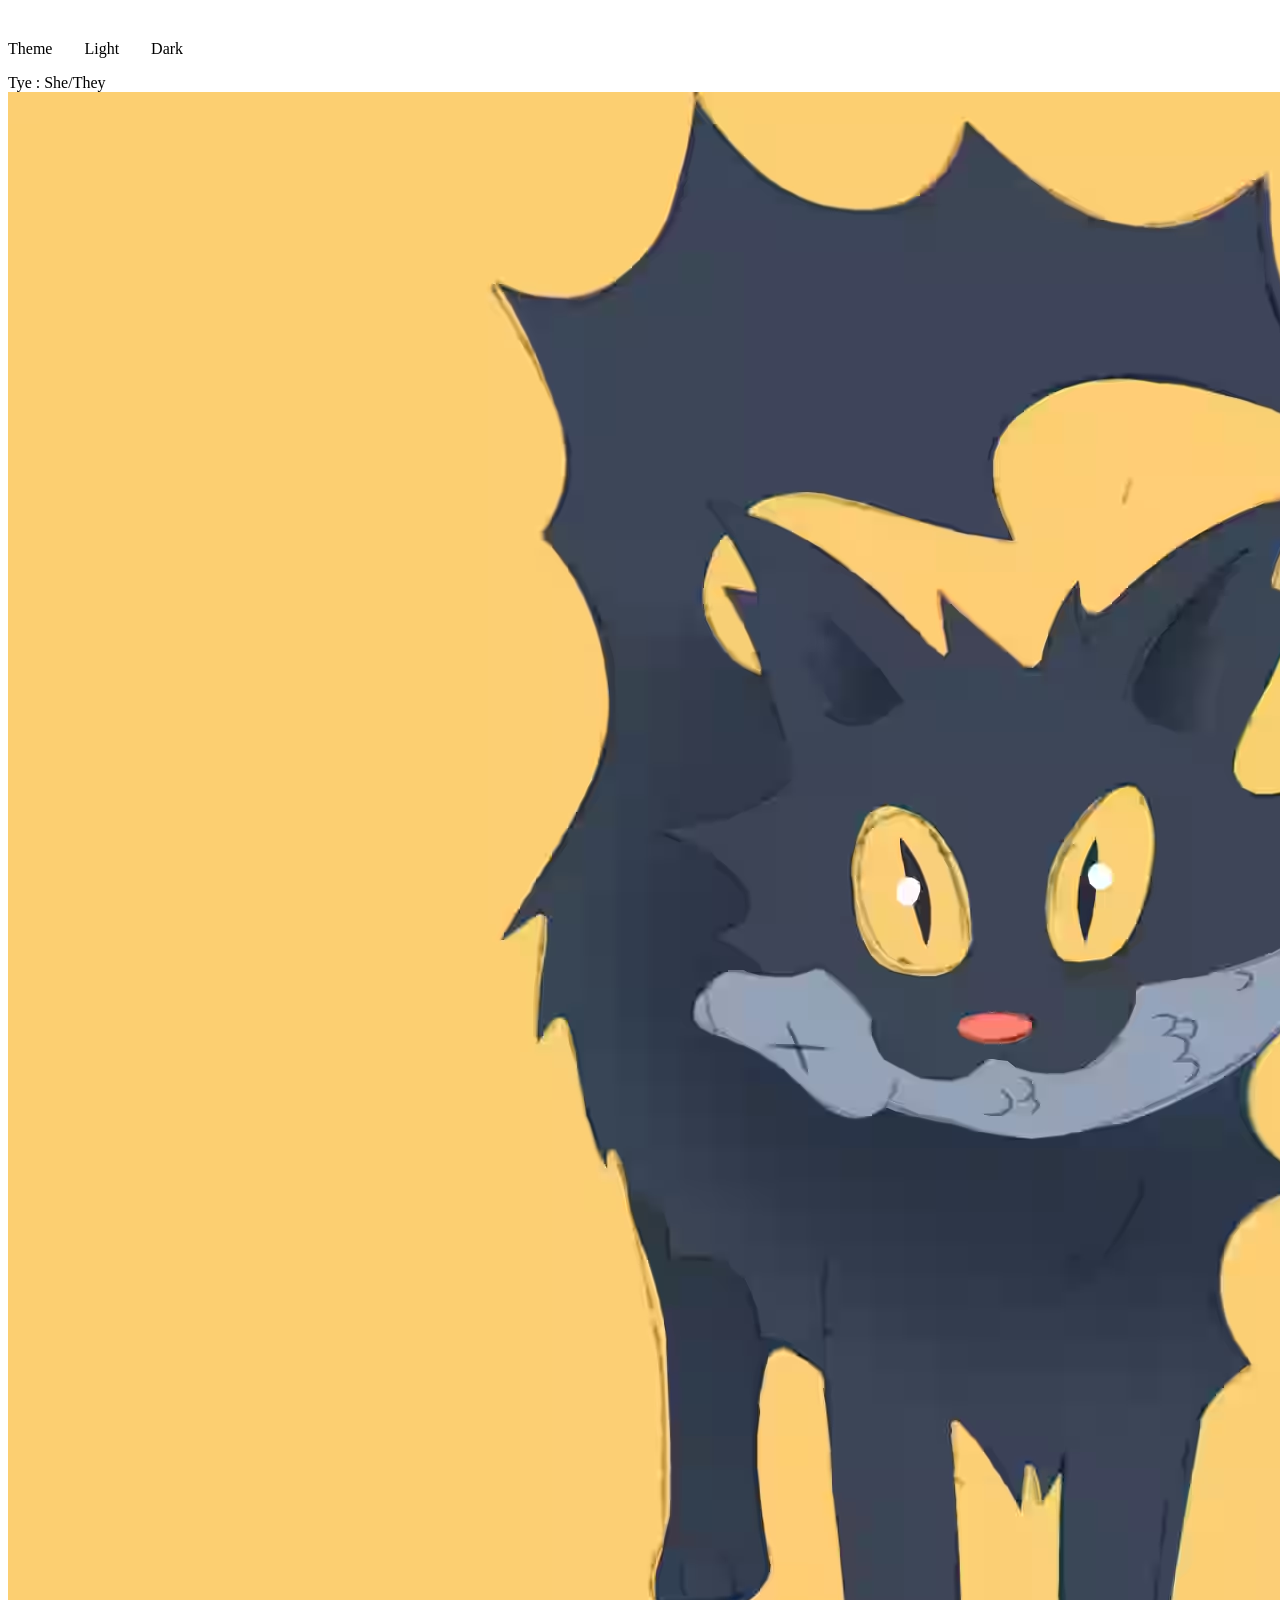
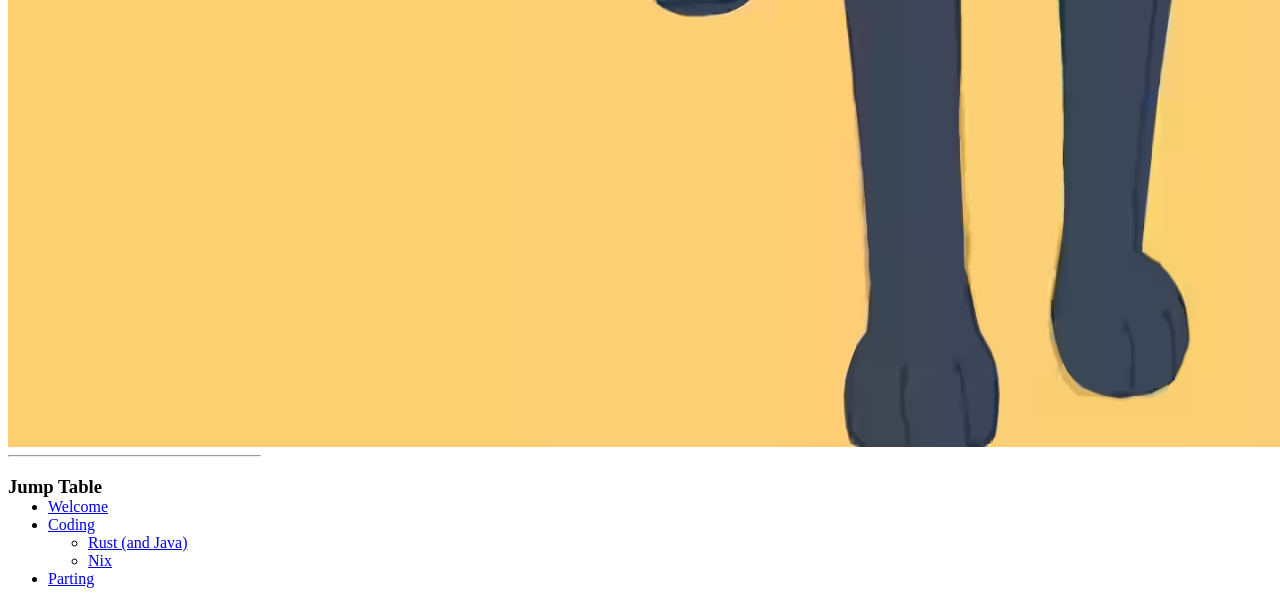
==== src/index.html @ a88b92fc "Inital commit" ====
<!DOCTYPE html>
<html lang="en">
  <head>
    <meta charset="UTF-8">
    <title>Tye's home</title>
    <meta name="viewport" content="width=device-width,initial-scale=1">
    <link rel="stylesheet" href="terminal.min.css">
    <link rel="stylesheet" href="style.css">
  </head>
  <body>
    <div class="topbar container">
      <p class="terminal-prompt" style="padding-left: 0em;">Theme</p>
      <p onclick="set_light()">Light</p>
      <p onclick="set_dark()">Dark</p>
    </div>
    <div class="container">
      <div class="components components-grid">
        <div>
          <aside>
            <div class="terminal-card">
              <header>Tye : She/They</header>
              <div>
                <picture>
                  <source class="pfp" srcset="images/pfp.avif" type="image/avif">
                  <img class="pfp" src="images/pfp.jpg" alt="Drawing of a cat holding a fish">
                </picture>
              </div>
            </div>
            <hr>
            <nav>
              <h3 style="margin-bottom: 0;">Jump Table</h3>
              <ul style="margin-top: 0;">
                <li><a href="#welcome">Welcome</a></li>
                <li><a href="#codings">Coding</a>
                  <ul>
                    <li><a href="#rust_n_java">Rust (and Java)</a></li>
                    <li><a href="#nix">Nix</a></li>
                  </ul></li>
                <li><a href="#parting">Parting</a></li>
              </ul>
            </nav>
          </aside>
        </div>
        <main>
          <h1 id="welcome" style="padding-top: 0;">Welcome Traveler!</h1>
          <p>
            Heyo, i'm tye, it's nice to meet you. Well
            <i>kinda</i>
            meeting, since i'm just text on a website. Hmm... Would this count as "time-travel"? Since these words are from a me in the past, so you're reading the thoughts that i've tip tapped onto the computer from some time in the not so distant past.
          </p>
          <p>
            Anyway, back to the point (if there even is one). I hope you enjoy my website and perhaps even reading a bit about me and the things that i do!
          </p>
          <hr>
          <h2 id="codings">Codings</h2>
          <p>
            Messing around with computers (also known as coding) is what i
            <s>love</s>
            <s>enjoy</s>
            tolerate? I'm joking, it's my favorite thing! I have been coding since i figured out how to install
            <a href="https://www.python.org/">Python</a>
            back when i was but a child and have never looked back. Over my years of staring at the computer screen, i have sank hours upon hours into Python and
            <a href="https://dev.java/learn/">Java</a>, but the two languages that i enjoy fighting with/programming in the most are
            <a href="https://www.rust-lang.org/">Rust</a>
            and
            <a href="https://nixos.org/">Nix</a>, both of which i adore for different reasons.
          </p>
          <h3 id="rust_n_java">Rust (and Java)</h3>
          <p>
            Rust, is there anything new for me to say about it? I'm not really sure, as i will just end up echoing about the memory safety and performance as everyone else does. However, i can add my own tidbit to the table.
          </p>
          <p>
            Before discovering rust, and yes i will say discover, i primarily used Java. Java has its quirks and odd moments, as all languages do, but the parts that annoyed me the most about Java is the fact the null exists and that runtime errors do not have to be declared in the function signature.
            The former is a nightmare when trying to work with data that is returned from any functions that do not mention that they might return null. The latter annoys me when i'm trying to find out how and where code can fail, so i can handle it gracefully.
          </p>
          <p>
            Rust's answer to null is just removing it, null does not exist in Rust. A choice for which i am grateful, as i do not have to deal with "The Billion Dollar Mistake" that null has been labeled.
            For errors, Rust handles them beautifully, integerating them into the type system. Alas,
            <code>panic!()</code>
            does exist in Rust, but some errors are much too tedious to be dealt with constantly (looking at you out of memory errors).
          </p>
          <p>
            At the end of the day, Java is still a language that i spent a lot of time in and that i still hold fondly. Maybe one day i will pick it up again when it is the best solution to a problem that i am facing.
          </p>
          <h3 id="nix">Nix</h3>
          <p>
            I'm quite sure that Nix is far less popular than Rust, which is admittedly deserved, as Nix still has not quite reached the stage where it is "easy" to pick up (mainly due to the documentation). However, it is easy for me to look past this for the most important thing it provides:
            <strong>Reproducibility</strong>.
          </p>
          <p>
            Being able to fully recreate any environment and configuration on any machine at any time is a form of a super power. Similar to
            <a href="https://www.docker.com/">Docker</a>
            it prevents the whole "it works on my machine!" issue that so commonly comes up by defining the entire environment so it can be recreated. This is one of the primary reasons why Nixpkgs has the largest and most up to date collection of packages out of any package manager, which is also a big reason why i stick with Nix. The ability to see software and temporarily download it, just to mess around, and then having it be cleaned up after is so freeing. I love it.
          </p>
          <p>
            Going back to the
            <strong>Reproducibility</strong>, Nix has convinced my brain that it is working spending time on configuring tools such as Git and
            <a href="https://helix-editor.com/">Helix</a>
            (my IDE) to my exact liking is worth it, because the settings are stored centerally in one placed and shared across all of my devices. It takes time to get everything set up the way i like it, but now that i have i'm always able to work how i want, without ever having to worry about trying to synchronise all of my settings (or trying to remember that one obscure setting that i changed years ago and is essential).
          </p>
          <hr>
          <h1 id="parting">Partings Traveler</h1>
          <p>
            I have enjoyed having you around, stay safe out there on the interwebs!
          </p>
          <br>
        </main>
      </div>
    </div>
    <script src="code.js"></script>
  </body>
</html>
---- src/terminal.min.css ----
:root{--global-font-size:15px;--global-line-height:1.4em;--global-space:10px;--font-stack:"Menlo", "Monaco", "Lucida Console", "Liberation Mono", "DejaVu Sans Mono", "Bitstream Vera Sans Mono", "Courier New", serif;--mono-font-stack:"Menlo", "Monaco", "Lucida Console", "Liberation Mono", "DejaVu Sans Mono", "Bitstream Vera Sans Mono", "Courier New", serif;--background-color:#fff;--page-width:60em;--font-color:#151515;--invert-font-color:#fff;--primary-color:#1a95e0;--secondary-color:#727578;--error-color:#d20962;--progress-bar-background:#727578;--progress-bar-fill:#151515;--code-bg-color:#e8eff2;--input-style:solid;--display-h1-decoration:none;--block-background-color:var(--background-color)}*{box-sizing:border-box;text-rendering:geometricprecision}*::selection{background:var(--primary-color);color:var(--invert-font-color)}body{font-size:var(--global-font-size);color:var(--font-color);line-height:var(--global-line-height);margin:0;font-family:var(--font-stack);word-wrap:break-word;background-color:var(--background-color)}h1,h2,h3,h4,h5,h6,.logo{line-height:var(--global-line-height)}a{cursor:pointer;color:var(--primary-color);text-decoration:none}a:hover{background-color:var(--primary-color);color:var(--invert-font-color)}em{font-size:var(--global-font-size);font-style:italic;font-family:var(--font-stack);color:var(--font-color)}blockquote,code,em,strong{line-height:var(--global-line-height)}blockquote,code,footer,h1,h2,h3,h4,h5,h6,header,li,ol,p,section,ul,.logo{float:none;margin:0;padding:0}blockquote,h1,ol,p,ul,.logo{margin-top:calc(var(--global-space) * 2);margin-bottom:calc(var(--global-space) * 2)}h1,.logo{position:relative;display:inline-block;display:table-cell;padding:calc(var(--global-space) * 2)0;margin:0;overflow:hidden;font-weight:600}h1::after{content:"====================================================================================================";position:absolute;bottom:5px;left:0;display:var(--display-h1-decoration)}h1+*,.logo+*{margin-top:0}h2,h3,h4,h5,h6{position:relative;margin-bottom:var(--global-line-height);font-weight:600}blockquote{position:relative;padding-left:calc(var(--global-space) * 2);padding-left:2ch;overflow:hidden}blockquote::after{content:">\A>\A>\A>\A>\A>\A>\A>\A>\A>\A>\A>\A>\A>\A>\A>\A>\A>\A>\A>\A>\A>\A>\A>\A>\A>\A>\A>\A>\A>\A>\A>\A>\A>\A>\A>\A>\A>\A>\A>\A>\A>\A>\A>\A>\A>\A>\A>\A>\A>\A>\A>\A>\A>\A>\A>\A>\A>\A>\A>\A>\A>\A>\A>\A>\A>\A>\A>\A>\A>\A>\A>\A>\A>\A>\A>\A>\A>\A>\A>\A>\A>\A>\A>\A>\A>\A>\A>\A>\A>\A>\A>\A>\A>\A>\A>\A>\A>\A>\A>";white-space:pre;position:absolute;top:0;left:0;line-height:var(--global-line-height);color:#9ca2ab}code{font-weight:inherit;background-color:var(--code-bg-color);font-family:var(--mono-font-stack)}code::after,code::before{content:"`";display:inline}pre code::after,pre code::before{content:""}pre{display:block;word-break:break-all;word-wrap:break-word;color:var(--secondary-color);background-color:var(--block-background-color);border:1px solid var(--secondary-color);padding:var(--global-space);white-space:pre-wrap;white-space:-moz-pre-wrap;white-space:-o-pre-wrap}pre code{overflow-x:scroll;padding:0;margin:0;display:inline-block;min-width:100%;font-family:var(--mono-font-stack);background-color:var(--block-background-color)}.terminal blockquote,.terminal h1,.terminal h2,.terminal h3,.terminal h4,.terminal h5,.terminal h6,.terminal strong,.terminal .logo{font-size:var(--global-font-size);font-style:normal;font-family:var(--font-stack);color:var(--font-color)}.terminal code{font-size:var(--global-font-size);font-style:normal;color:var(--font-color)}.terminal-prompt{position:relative;white-space:nowrap}.terminal-prompt::before{content:"> "}.terminal-prompt::after{content:"";animation:cursor 800ms infinite;background:var(--primary-color);border-radius:0;display:inline-block;height:1em;margin-left:.2em;width:3px;bottom:-2px;position:relative}@keyframes cursor{0%{opacity:0}50%{opacity:1}100%{opacity:0}}@keyframes cursor{0%{opacity:0}50%{opacity:1}100%{opacity:0}}li,li>ul>li{position:relative;display:block;padding-left:calc(var(--global-space) * 2)}nav>ul>li{padding-left:0}li::after{position:absolute;top:0;left:0}ul>li::after{content:"-"}nav ul>li::after{content:""}ol li::before{content:counters(item,".")". ";counter-increment:item}ol ol li::before{content:counters(item,".")" ";counter-increment:item}.terminal-menu li::after,.terminal-menu li::before{display:none}ol{counter-reset:item}ol li:nth-child(n+10)::after{left:-7px}ol ol{margin-top:0;margin-bottom:0}.terminal-menu{width:100%}.terminal-nav{display:flex;flex-direction:column;align-items:flex-start}ul ul{margin-top:0;margin-bottom:0}.terminal-menu ul{list-style-type:none;padding:0!important;display:flex;flex-direction:column;width:100%;flex-grow:1;font-size:var(--global-font-size);margin-top:0}.terminal-menu li{display:flex;margin:0 0 .5em;padding:0}ol.terminal-toc li{border-bottom:1px dotted var(--secondary-color);padding:0;margin-bottom:15px}.terminal-menu li:last-child{margin-bottom:0}ol.terminal-toc li a{margin:4px 4px 4px 0;background:var(--background-color);position:relative;top:6px;text-align:left;padding-right:4px}.terminal-menu li a:not(.btn){text-decoration:none;display:block;width:100%;border:none;color:var(--secondary-color)}.terminal-menu li a.active{color:var(--font-color)}.terminal-menu li a:hover{background:0 0;color:inherit}ol.terminal-toc li::before{content:counters(item,".")". ";counter-increment:item;position:absolute;right:0;background:var(--background-color);padding:4px 0 4px 4px;bottom:-8px}ol.terminal-toc li a:hover{background:var(--primary-color);color:var(--invert-font-color)}hr{position:relative;overflow:hidden;margin:calc(var(--global-space) * 4)0;border:0;border-bottom:1px dashed var(--secondary-color)}p{margin:0 0 var(--global-line-height);color:var(--font-color)}.container{max-width:var(--page-width)}.container,.container-fluid{margin:0 auto;padding:0 calc(var(--global-space) * 2)}img{width:100%}.progress-bar{height:8px;background-color:var(--progress-bar-background);margin:12px 0}.progress-bar.progress-bar-show-percent{margin-top:38px}.progress-bar-filled{background-color:var(--progress-bar-fill);height:100%;transition:width .3s ease;position:relative;width:0}.progress-bar-filled::before{content:"";border:6px solid transparent;border-top-color:var(--progress-bar-fill);position:absolute;top:-12px;right:-6px}.progress-bar-filled::after{color:var(--progress-bar-fill);content:attr(data-filled);display:block;font-size:12px;white-space:nowrap;position:absolute;border:6px solid transparent;top:-38px;right:0;transform:translateX(50%)}.progress-bar-no-arrow>.progress-bar-filled::before,.progress-bar-no-arrow>.progress-bar-filled::after{content:"";display:none;visibility:hidden;opacity:0}table{width:100%;border-collapse:collapse;margin:var(--global-line-height)0;color:var(--font-color);font-size:var(--global-font-size)}table td,table th{vertical-align:top;border:1px solid var(--font-color);line-height:var(--global-line-height);padding:calc(var(--global-space)/2);font-size:1em}table thead th{font-size:1em}table tfoot tr th{font-weight:500}table caption{font-size:1em;margin:0 0 1em}table tbody td:first-child{font-weight:700;color:var(--secondary-color)}.form{width:100%}fieldset{border:1px solid var(--font-color);padding:1em}label{font-size:1em;color:var(--font-color)}input[type=email],input[type=text],input[type=number],input[type=password],input[type=search]{border:1px var(--input-style)var(--font-color);width:100%;padding:.7em .5em;font-size:1em;font-family:var(--font-stack);appearance:none;border-radius:0}input[type=email]:active,input[type=text]:active,input[type=number]:active,input[type=password]:active,input[type=search]:active,input[type=email]:focus,input[type=text]:focus,input[type=number]:focus,input[type=password]:focus,input[type=search]:focus{outline:none;appearance:none;border:1px solid var(--font-color)}input[type=text]:not(:placeholder-shown):invalid,input[type=email]:not(:placeholder-shown):invalid,input[type=password]:not(:placeholder-shown):invalid,input[type=search]:not(:placeholder-shown):invalid,input[type=number]:not(:placeholder-shown):invalid{border-color:var(--error-color)}input,textarea{color:var(--font-color);background-color:var(--background-color)}input::placeholder,textarea::placeholder{color:var(--secondary-color)!important;opacity:1}textarea{height:auto;width:100%;resize:none;border:1px var(--input-style)var(--font-color);padding:.5em;font-size:1em;font-family:var(--font-stack);appearance:none;border-radius:0}textarea:focus{outline:none;appearance:none;border:1px solid var(--font-color)}textarea:not(:placeholder-shown):invalid{border-color:var(--error-color)}input:-webkit-autofill,input:-webkit-autofill:hover,input:-webkit-autofill:focus textarea:-webkit-autofill,textarea:-webkit-autofill:hover textarea:-webkit-autofill:focus,select:-webkit-autofill,select:-webkit-autofill:hover,select:-webkit-autofill:focus{border:1px solid var(--font-color);-webkit-text-fill-color:var(--font-color);box-shadow:0 0 0 1e3px var(--invert-font-color)inset;transition:background-color 5e3s ease-in-out 0s}.form-group{margin-bottom:var(--global-line-height);overflow:auto}.btn{border-style:solid;border-width:1px;display:inline-flex;-ms-flex-align:center;align-items:center;-ms-flex-pack:center;justify-content:center;cursor:pointer;outline:none;padding:.65em 2em;font-size:1em;font-family:inherit;user-select:none;position:relative;z-index:1}.btn:active{box-shadow:none}.btn.btn-ghost{border-color:var(--font-color);color:var(--font-color);background-color:initial}.btn.btn-ghost:focus,.btn.btn-ghost:hover{border-color:var(--tertiary-color);color:var(--tertiary-color);z-index:2}.btn.btn-ghost:hover{background-color:initial}.btn-block{width:100%;display:flex}.btn-default{background-color:var(--font-color);border-color:var(--invert-font-color);color:var(--invert-font-color)}.btn-default:hover,.btn-default:focus:not(.btn-ghost){background-color:var(--secondary-color);color:var(--invert-font-color)}.btn-default.btn-ghost:focus,.btn-default.btn-ghost:hover{border-color:var(--secondary-color);color:var(--secondary-color);z-index:2}.btn-error{color:var(--invert-font-color);background-color:var(--error-color);border:1px solid var(--error-color)}.btn-error:hover,.btn-error:focus:not(.btn-ghost){background-color:var(--error-color);border-color:var(--error-color)}.btn-error.btn-ghost{border-color:var(--error-color);color:var(--error-color)}.btn-error.btn-ghost:focus,.btn-error.btn-ghost:hover{border-color:var(--error-color);color:var(--error-color);z-index:2}.btn-primary{color:var(--invert-font-color);background-color:var(--primary-color);border:1px solid var(--primary-color)}.btn-primary:hover,.btn-primary:focus:not(.btn-ghost){background-color:var(--primary-color);border-color:var(--primary-color)}.btn-primary.btn-ghost{border-color:var(--primary-color);color:var(--primary-color)}.btn-primary.btn-ghost:focus,.btn-primary.btn-ghost:hover{border-color:var(--primary-color);color:var(--primary-color);z-index:2}.btn-small{padding:.5em 1.3em!important;font-size:.9em!important}.btn-group{overflow:auto}.btn-group .btn{float:left}.btn-group .btn-ghost:not(:first-child){margin-left:-1px}.terminal-card{border:1px solid var(--secondary-color)}.terminal-card>header{color:var(--invert-font-color);text-align:center;background-color:var(--secondary-color);padding:.5em 0}.terminal-card>div:first-of-type{padding:var(--global-space)}.terminal-timeline{position:relative;padding-left:70px}.terminal-timeline::before{content:' ';background:var(--secondary-color);display:inline-block;position:absolute;left:35px;width:2px;height:100%;z-index:400}.terminal-timeline .terminal-card{margin-bottom:25px}.terminal-timeline .terminal-card::before{content:' ';background:var(--invert-font-color);border:2px solid var(--secondary-color);display:inline-block;position:absolute;margin-top:25px;left:26px;width:15px;height:15px;z-index:400}.terminal-alert{color:var(--font-color);padding:1em;border:1px solid var(--font-color);margin-bottom:var(--global-space)}.terminal-alert-error{color:var(--error-color);border-color:var(--error-color)}.terminal-alert-primary{color:var(--primary-color);border-color:var(--primary-color)}@media screen and (width <= 960px){label{display:block;width:100%}pre::-webkit-scrollbar{height:3px}}@media screen and (width <= 480px){form{width:100%}}@media only screen and (width >= 30em){.terminal-nav{flex-direction:row;align-items:center}.terminal-menu ul{flex-direction:row;place-items:center flex-end;justify-content:flex-end;margin-top:calc(var(--global-space) * 2)}.terminal-menu li{margin:0;margin-right:2em}.terminal-menu li:last-child{margin-right:0}}.terminal-media:not(:last-child){margin-bottom:1.25rem}.terminal-media-left{padding-right:var(--global-space)}.terminal-media-left,.terminal-media-right{display:table-cell;vertical-align:top}.terminal-media-right{padding-left:var(--global-space)}.terminal-media-body{display:table-cell;vertical-align:top}.terminal-media-heading{font-size:1em;font-weight:700}.terminal-media-content{margin-top:.3rem}.terminal-placeholder{background-color:var(--secondary-color);text-align:center;color:var(--font-color);font-size:1rem;border:1px solid var(--secondary-color)}figure>img{padding:0}.terminal-avatarholder{width:calc(var(--global-space) * 5);height:calc(var(--global-space) * 5)}.terminal-avatarholder img{padding:0}figure{margin:0}figure>figcaption{color:var(--secondary-color);text-align:center}.hljs{display:block;overflow-x:auto;padding:.5em;background:var(--block-background-color);color:var(--font-color)}.hljs-comment,.hljs-quote{color:var(--secondary-color)}.hljs-variable{color:var(--font-color)}.hljs-keyword,.hljs-selector-tag,.hljs-built_in,.hljs-name,.hljs-tag{color:var(--primary-color)}.hljs-string,.hljs-title,.hljs-section,.hljs-attribute,.hljs-literal,.hljs-template-tag,.hljs-template-variable,.hljs-type,.hljs-addition{color:var(--secondary-color)}.hljs-string{color:var(--secondary-color)}.hljs-deletion,.hljs-selector-attr,.hljs-selector-pseudo,.hljs-meta{color:var(--primary-color)}.hljs-doctag{color:var(--secondary-color)}.hljs-attr{color:var(--primary-color)}.hljs-symbol,.hljs-bullet,.hljs-link{color:var(--primary-color)}.hljs-emphasis{font-style:italic}.hljs-strong{font-weight:700}
---- src/style.css ----
:root {
  --global-font-size: 15px;
  --global-line-height: 1.4em;
  --global-space: 10px;
  --font-stack: Menlo, Monaco, Lucida Console, Liberation Mono,
    DejaVu Sans Mono, Bitstream Vera Sans Mono, Courier New, monospace,
    serif;
  --mono-font-stack: Menlo, Monaco, Lucida Console, Liberation Mono,
    DejaVu Sans Mono, Bitstream Vera Sans Mono, Courier New, monospace,
    serif;
  --background-color: #222225;
  --page-width: 60em;
  --font-color: #e8e9ed;
  --invert-font-color: #222225;
  --secondary-color: #a3abba;
  --tertiary-color: #a3abba;
  --primary-color: #62c4ff;
  --error-color: #ff3c74;
  --progress-bar-background: #3f3f44;
  --progress-bar-fill: #62c4ff;
  --code-bg-color: #3f3f44;
  --input-style: solid;
  --display-h1-decoration: none;
}

.topbar {
  display: flex;
  padding-top: 1em;
}

.topbar p {
  padding-left: 1em;
  padding-right: 1em;
}

.components-grid {
  display: grid;
  grid-template-columns: 20% 80%;
  grid-column-gap: 1.4em;
}

.components-grid aside {
  position: sticky;
  top: calc(var(--global-space) * 2);
}

.pfp {
  display: block;
}

a {
  text-decoration: underline
}
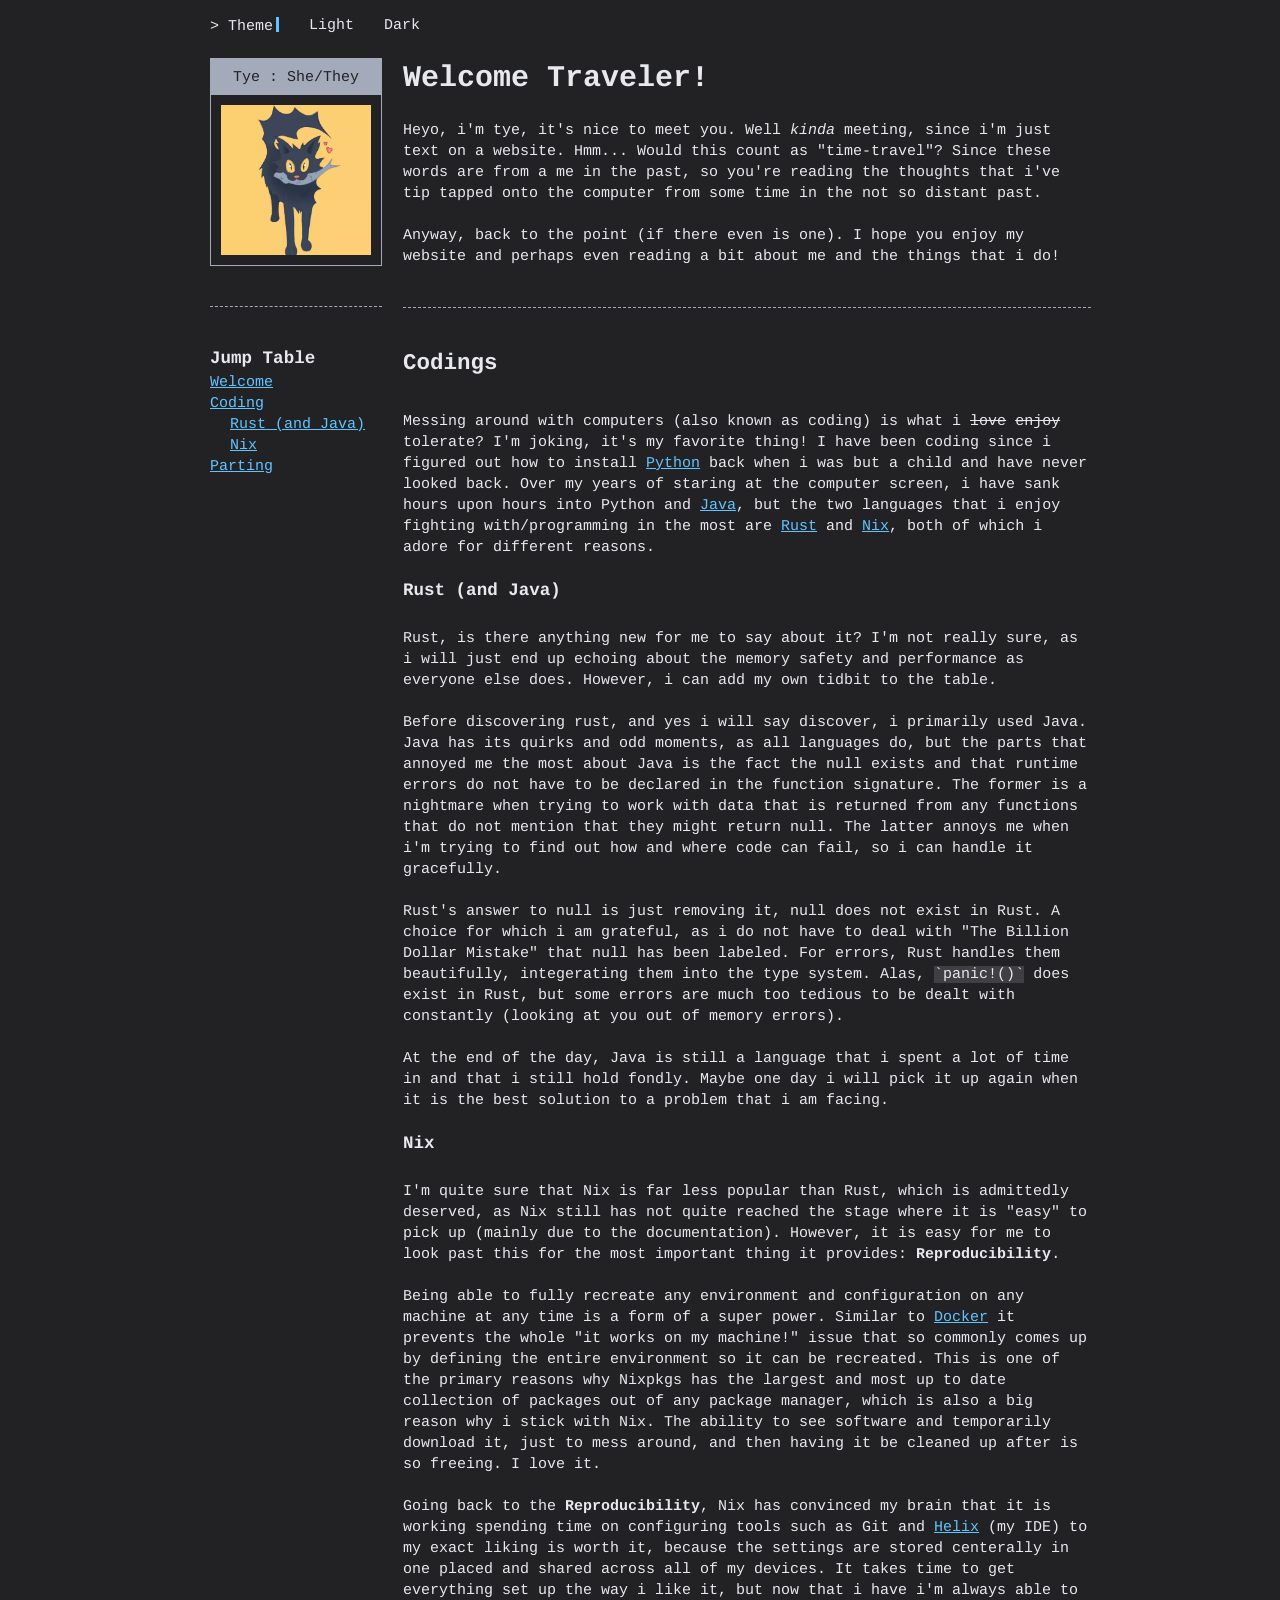
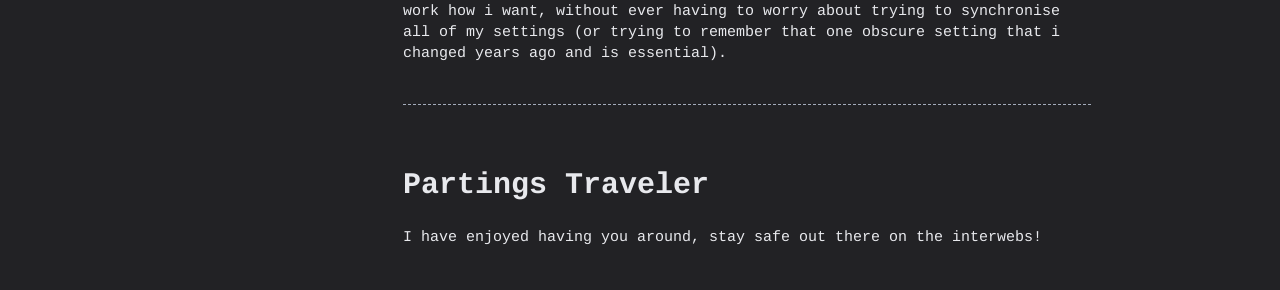
==== commit 0c3c1623: "Added script to minify source before output" ====
--- a/src/index.html
+++ b/src/index.html
@@ -4,7 +4,7 @@
     <meta charset="UTF-8">
     <title>Tye's home</title>
     <meta name="viewport" content="width=device-width,initial-scale=1">
-    <link rel="stylesheet" href="terminal.min.css">
+    <link rel="stylesheet" href="terminal.css">
     <link rel="stylesheet" href="style.css">
   </head>
   <body>
--- a/src/terminal.css
+++ b/src/terminal.css
@@ -0,0 +1,1032 @@
+:root {
+  --global-font-size: 15px;
+  --global-line-height: 1.4em;
+  --global-space: 10px;
+  --font-stack: "Menlo", "Monaco", "Lucida Console", "Liberation Mono", "DejaVu Sans Mono", "Bitstream Vera Sans Mono", "Courier New", serif;
+  --mono-font-stack: "Menlo", "Monaco", "Lucida Console", "Liberation Mono", "DejaVu Sans Mono", "Bitstream Vera Sans Mono", "Courier New", serif;
+  --background-color: #fff;
+  --page-width: 60em;
+  --font-color: #151515;
+  --invert-font-color: #fff;
+  --primary-color: #1a95e0;
+  --secondary-color: #727578;
+  --error-color: #d20962;
+  --progress-bar-background: #727578;
+  --progress-bar-fill: #151515;
+  --code-bg-color: #e8eff2;
+  --input-style: solid;
+  --display-h1-decoration: none;
+  --block-background-color: var(--background-color)
+}
+
+* {
+  box-sizing: border-box;
+  text-rendering: geometricprecision
+}
+
+*::selection {
+  background: var(--primary-color);
+  color: var(--invert-font-color)
+}
+
+body {
+  font-size: var(--global-font-size);
+  color: var(--font-color);
+  line-height: var(--global-line-height);
+  margin: 0;
+  font-family: var(--font-stack);
+  word-wrap: break-word;
+  background-color: var(--background-color)
+}
+
+h1,
+h2,
+h3,
+h4,
+h5,
+h6,
+.logo {
+  line-height: var(--global-line-height)
+}
+
+a {
+  cursor: pointer;
+  color: var(--primary-color);
+  text-decoration: none
+}
+
+a:hover {
+  background-color: var(--primary-color);
+  color: var(--invert-font-color)
+}
+
+em {
+  font-size: var(--global-font-size);
+  font-style: italic;
+  font-family: var(--font-stack);
+  color: var(--font-color)
+}
+
+blockquote,
+code,
+em,
+strong {
+  line-height: var(--global-line-height)
+}
+
+blockquote,
+code,
+footer,
+h1,
+h2,
+h3,
+h4,
+h5,
+h6,
+header,
+li,
+ol,
+p,
+section,
+ul,
+.logo {
+  float: none;
+  margin: 0;
+  padding: 0
+}
+
+blockquote,
+h1,
+ol,
+p,
+ul,
+.logo {
+  margin-top: calc(var(--global-space) * 2);
+  margin-bottom: calc(var(--global-space) * 2)
+}
+
+h1,
+.logo {
+  position: relative;
+  padding: calc(var(--global-space) * 2)0;
+  margin: 0;
+  overflow: hidden;
+  font-weight: 600
+}
+
+h1::after {
+  content: "====================================================================================================";
+  position: absolute;
+  bottom: 5px;
+  left: 0;
+  display: var(--display-h1-decoration)
+}
+
+h1+*,
+.logo+* {
+  margin-top: 0
+}
+
+h2,
+h3,
+h4,
+h5,
+h6 {
+  position: relative;
+  margin-bottom: var(--global-line-height);
+  font-weight: 600
+}
+
+blockquote {
+  position: relative;
+  padding-left: calc(var(--global-space) * 2);
+  overflow: hidden
+}
+
+blockquote::after {
+  content: ">\A>\A>\A>\A>\A>\A>\A>\A>\A>\A>\A>\A>\A>\A>\A>\A>\A>\A>\A>\A>\A>\A>\A>\A>\A>\A>\A>\A>\A>\A>\A>\A>\A>\A>\A>\A>\A>\A>\A>\A>\A>\A>\A>\A>\A>\A>\A>\A>\A>\A>\A>\A>\A>\A>\A>\A>\A>\A>\A>\A>\A>\A>\A>\A>\A>\A>\A>\A>\A>\A>\A>\A>\A>\A>\A>\A>\A>\A>\A>\A>\A>\A>\A>\A>\A>\A>\A>\A>\A>\A>\A>\A>\A>\A>\A>\A>\A>\A>\A>";
+  white-space: pre;
+  position: absolute;
+  top: 0;
+  left: 0;
+  line-height: var(--global-line-height);
+  color: #9ca2ab
+}
+
+blockquote>*:last-child {
+  margin-bottom: 0
+}
+
+code {
+  font-weight: inherit;
+  background-color: var(--code-bg-color);
+  font-family: var(--mono-font-stack)
+}
+
+code::after,
+code::before {
+  content: "`";
+  display: inline
+}
+
+pre code::after,
+pre code::before {
+  content: ""
+}
+
+pre {
+  display: block;
+  word-break: break-all;
+  word-wrap: break-word;
+  color: var(--secondary-color);
+  background-color: var(--block-background-color);
+  border: 1px solid var(--secondary-color);
+  padding: var(--global-space);
+  white-space: pre-wrap;
+  white-space: -moz-pre-wrap;
+  white-space: -o-pre-wrap
+}
+
+pre code {
+  overflow-x: scroll;
+  padding: 0;
+  margin: 0;
+  display: inline-block;
+  min-width: 100%;
+  font-family: var(--mono-font-stack);
+  background-color: var(--block-background-color)
+}
+
+.terminal blockquote,
+.terminal h1,
+.terminal h2,
+.terminal h3,
+.terminal h4,
+.terminal h5,
+.terminal h6,
+.terminal strong,
+.terminal .logo {
+  font-size: var(--global-font-size);
+  font-style: normal;
+  font-family: var(--font-stack)
+}
+
+.terminal code {
+  font-size: var(--global-font-size);
+  font-style: normal
+}
+
+.terminal-prompt {
+  position: relative;
+  white-space: nowrap
+}
+
+.terminal-prompt::before {
+  content: "> "
+}
+
+.terminal-prompt::after {
+  content: "";
+  animation: cursor 800ms infinite;
+  background: var(--primary-color);
+  border-radius: 0;
+  display: inline-block;
+  height: 1em;
+  margin-left: .2em;
+  width: 3px;
+  bottom: -2px;
+  position: relative
+}
+
+@keyframes cursor {
+  0% {
+    opacity: 0
+  }
+
+  50% {
+    opacity: 1
+  }
+
+  100% {
+    opacity: 0
+  }
+}
+
+@keyframes cursor {
+  0% {
+    opacity: 0
+  }
+
+  50% {
+    opacity: 1
+  }
+
+  100% {
+    opacity: 0
+  }
+}
+
+li,
+li>ul>li {
+  position: relative;
+  display: block;
+  padding-left: calc(var(--global-space) * 2)
+}
+
+nav>ul>li {
+  padding-left: 0
+}
+
+li::after {
+  position: absolute;
+  top: 0;
+  left: 0
+}
+
+ul>li::after {
+  content: "-"
+}
+
+nav ul>li::after {
+  content: ""
+}
+
+ol li::before {
+  content: counters(item, ".")". ";
+  counter-increment: item
+}
+
+ol ol li::before {
+  content: counters(item, ".")" ";
+  counter-increment: item
+}
+
+.terminal-menu li::after,
+.terminal-menu li::before {
+  display: none
+}
+
+ol {
+  counter-reset: item
+}
+
+ol li:nth-child(n+10)::after {
+  left: -7px
+}
+
+ol ol {
+  margin-top: 0;
+  margin-bottom: 0
+}
+
+.terminal-menu {
+  width: 100%
+}
+
+.terminal-nav {
+  display: flex;
+  flex-direction: column;
+  align-items: flex-start
+}
+
+ul ul {
+  margin-top: 0;
+  margin-bottom: 0
+}
+
+.terminal-menu ul {
+  list-style-type: none;
+  padding: 0 !important;
+  display: flex;
+  flex-direction: column;
+  width: 100%;
+  flex-grow: 1;
+  font-size: var(--global-font-size);
+  margin-top: 0
+}
+
+.terminal-menu li {
+  display: flex;
+  margin: 0 0 .5em;
+  padding: 0
+}
+
+ol.terminal-toc li {
+  border-bottom: 1px dotted var(--secondary-color);
+  padding: 0;
+  margin-bottom: 15px
+}
+
+.terminal-menu li:last-child {
+  margin-bottom: 0
+}
+
+ol.terminal-toc li a {
+  margin: 4px 4px 4px 0;
+  background: var(--background-color);
+  position: relative;
+  top: 6px;
+  text-align: left;
+  padding-right: 4px
+}
+
+.terminal-menu li a:not(.btn) {
+  text-decoration: none;
+  display: block;
+  width: 100%;
+  border: none;
+  color: var(--secondary-color)
+}
+
+.terminal-menu li a.active {
+  color: var(--font-color)
+}
+
+.terminal-menu li a:hover {
+  background: 0 0;
+  color: inherit
+}
+
+ol.terminal-toc li::before {
+  content: counters(item, ".")". ";
+  counter-increment: item;
+  position: absolute;
+  right: 0;
+  background: var(--background-color);
+  padding: 4px 0 4px 4px;
+  bottom: -8px
+}
+
+ol.terminal-toc li a:hover {
+  background: var(--primary-color);
+  color: var(--invert-font-color)
+}
+
+hr {
+  position: relative;
+  overflow: hidden;
+  margin: calc(var(--global-space) * 4)0;
+  border: 0;
+  border-bottom: 1px dashed var(--secondary-color)
+}
+
+p {
+  margin: 0 0 var(--global-line-height)
+}
+
+.container {
+  max-width: var(--page-width)
+}
+
+.container,
+.container-fluid {
+  margin: 0 auto;
+  padding: 0 calc(var(--global-space) * 2)
+}
+
+img {
+  max-width: 100%
+}
+
+.progress-bar {
+  height: 8px;
+  background-color: var(--progress-bar-background);
+  margin: 12px 0
+}
+
+.progress-bar.progress-bar-show-percent {
+  margin-top: 38px
+}
+
+.progress-bar-filled {
+  background-color: var(--progress-bar-fill);
+  height: 100%;
+  transition: width .3s ease;
+  position: relative;
+  width: 0
+}
+
+.progress-bar-filled::before {
+  content: "";
+  border: 6px solid transparent;
+  border-top-color: var(--progress-bar-fill);
+  position: absolute;
+  top: -6px;
+  right: -6px
+}
+
+.progress-bar-filled::after {
+  color: var(--progress-bar-fill);
+  content: attr(data-filled);
+  display: block;
+  font-size: 12px;
+  white-space: nowrap;
+  position: absolute;
+  border: 6px solid transparent;
+  top: -32px;
+  right: 0;
+  transform: translateX(50%)
+}
+
+.progress-bar-no-arrow>.progress-bar-filled::before,
+.progress-bar-no-arrow>.progress-bar-filled::after {
+  content: "";
+  display: none;
+  visibility: hidden;
+  opacity: 0
+}
+
+table {
+  width: 100%;
+  border-collapse: collapse;
+  margin: var(--global-line-height)0;
+  color: var(--font-color);
+  font-size: var(--global-font-size)
+}
+
+table td,
+table th {
+  vertical-align: top;
+  border: 1px solid var(--font-color);
+  line-height: var(--global-line-height);
+  padding: calc(var(--global-space)/2);
+  font-size: 1em
+}
+
+table thead tr th {
+  font-size: 1em;
+  vertical-align: middle;
+  font-weight: 700
+}
+
+table tfoot tr th {
+  font-weight: 500
+}
+
+table caption {
+  font-size: 1em;
+  margin: 0 0 1em
+}
+
+.form {
+  width: 100%
+}
+
+fieldset {
+  border: 1px solid var(--font-color);
+  padding: 1em
+}
+
+label {
+  font-size: 1em;
+  color: var(--font-color)
+}
+
+input[type=email],
+input[type=text],
+input[type=number],
+input[type=password],
+input[type=search],
+input[type=date],
+input[type=time] {
+  border: 1px var(--input-style)var(--font-color);
+  width: 100%;
+  padding: .7em .5em;
+  font-size: 1em;
+  font-family: var(--font-stack);
+  -webkit-appearance: none;
+  -moz-appearance: none;
+  appearance: none;
+  border-radius: 0
+}
+
+input[type=email]:active,
+input[type=text]:active,
+input[type=number]:active,
+input[type=password]:active,
+input[type=search]:active,
+input[type=date]:active,
+input[type=time]:active,
+input[type=email]:focus,
+input[type=text]:focus,
+input[type=number]:focus,
+input[type=password]:focus,
+input[type=search]:focus,
+input[type=date]:focus,
+input[type=time]:focus {
+  outline: none;
+  -webkit-appearance: none;
+  -moz-appearance: none;
+  appearance: none;
+  border: 1px solid var(--font-color)
+}
+
+input[type=text]:not(:placeholder-shown):invalid,
+input[type=email]:not(:placeholder-shown):invalid,
+input[type=password]:not(:placeholder-shown):invalid,
+input[type=search]:not(:placeholder-shown):invalid,
+input[type=number]:not(:placeholder-shown):invalid,
+input[type=date]:not(:placeholder-shown):invalid,
+input[type=time]:not(:placeholder-shown):invalid {
+  border-color: var(--error-color)
+}
+
+input,
+textarea {
+  color: var(--font-color);
+  background-color: var(--background-color)
+}
+
+input::placeholder,
+textarea::placeholder {
+  color: var(--secondary-color) !important;
+  opacity: 1
+}
+
+textarea {
+  height: auto;
+  width: 100%;
+  resize: none;
+  border: 1px var(--input-style)var(--font-color);
+  padding: .5em;
+  font-size: 1em;
+  font-family: var(--font-stack);
+  appearance: none;
+  border-radius: 0
+}
+
+textarea:focus {
+  outline: none;
+  -webkit-appearance: none;
+  -moz-appearance: none;
+  appearance: none;
+  border: 1px solid var(--font-color)
+}
+
+textarea:not(:placeholder-shown):invalid {
+  border-color: var(--error-color)
+}
+
+select {
+  border: 1px var(--input-style)var(--font-color);
+  width: 100%;
+  padding: .7em .5em;
+  font-size: 1em;
+  font-family: var(--font-stack);
+  color: var(--font-color);
+  border-radius: 0;
+  -webkit-appearance: none;
+  -moz-appearance: none;
+  background-color: var(--background-color);
+  background-image: url("data:image/svg+xml;utf8,<svg fill='currentColor' height='24' viewBox='0 0 24 24' width='24' xmlns='http://www.w3.org/2000/svg'><path d='M7 10l5 5 5-5z'/><path d='M0 0h24v24H0z' fill='none'/></svg>");
+  background-repeat: no-repeat;
+  background-position: right .5em bottom .5em
+}
+
+input:-webkit-autofill,
+input:-webkit-autofill:hover,
+input:-webkit-autofill:focus textarea:-webkit-autofill,
+textarea:-webkit-autofill:hover textarea:-webkit-autofill:focus,
+select:-webkit-autofill,
+select:-webkit-autofill:hover,
+select:-webkit-autofill:focus {
+  border: 1px solid var(--font-color);
+  -webkit-text-fill-color: var(--font-color);
+  box-shadow: 0 0 0 1e3px var(--invert-font-color)inset;
+  transition: background-color 5e3s ease-in-out 0s
+}
+
+.form-group {
+  margin-bottom: var(--global-line-height);
+  overflow: auto
+}
+
+.btn {
+  border-style: solid;
+  border-width: 1px;
+  display: inline-flex;
+  -ms-flex-align: center;
+  align-items: center;
+  -ms-flex-pack: center;
+  justify-content: center;
+  cursor: pointer;
+  outline: none;
+  padding: .65em 2em;
+  font-size: 1em;
+  font-family: inherit;
+  user-select: none;
+  position: relative;
+  z-index: 1
+}
+
+.btn:active {
+  box-shadow: none
+}
+
+.btn.btn-ghost {
+  border-color: var(--font-color);
+  color: var(--font-color);
+  background-color: initial
+}
+
+.btn.btn-ghost:focus,
+.btn.btn-ghost:hover {
+  border-color: var(--tertiary-color);
+  color: var(--tertiary-color);
+  z-index: 2
+}
+
+.btn.btn-ghost:hover {
+  background-color: initial
+}
+
+.btn-block {
+  width: 100%;
+  display: flex
+}
+
+.btn-default {
+  background-color: var(--font-color);
+  border-color: var(--invert-font-color);
+  color: var(--invert-font-color)
+}
+
+.btn-default:hover,
+.btn-default:focus:not(.btn-ghost) {
+  background-color: var(--secondary-color);
+  color: var(--invert-font-color)
+}
+
+.btn-default.btn-ghost:focus,
+.btn-default.btn-ghost:hover {
+  border-color: var(--secondary-color);
+  color: var(--secondary-color);
+  z-index: 2
+}
+
+.btn-error {
+  color: var(--invert-font-color);
+  background-color: var(--error-color);
+  border: 1px solid var(--error-color)
+}
+
+.btn-error:hover,
+.btn-error:focus:not(.btn-ghost) {
+  background-color: var(--error-color);
+  border-color: var(--error-color)
+}
+
+.btn-error.btn-ghost {
+  border-color: var(--error-color);
+  color: var(--error-color)
+}
+
+.btn-error.btn-ghost:focus,
+.btn-error.btn-ghost:hover {
+  border-color: var(--error-color);
+  color: var(--error-color);
+  z-index: 2
+}
+
+.btn-primary {
+  color: var(--invert-font-color);
+  background-color: var(--primary-color);
+  border: 1px solid var(--primary-color)
+}
+
+.btn-primary:hover,
+.btn-primary:focus:not(.btn-ghost) {
+  background-color: var(--primary-color);
+  border-color: var(--primary-color)
+}
+
+.btn-primary.btn-ghost {
+  border-color: var(--primary-color);
+  color: var(--primary-color)
+}
+
+.btn-primary.btn-ghost:focus,
+.btn-primary.btn-ghost:hover {
+  border-color: var(--primary-color);
+  color: var(--primary-color);
+  z-index: 2
+}
+
+.btn-small {
+  padding: .5em 1.3em !important;
+  font-size: .9em !important
+}
+
+.btn-group {
+  overflow: auto
+}
+
+.btn-group .btn {
+  float: left
+}
+
+.btn-group .btn-ghost:not(:first-child) {
+  margin-left: -1px
+}
+
+.terminal-card {
+  border: 1px solid var(--secondary-color)
+}
+
+.terminal-card>header {
+  color: var(--invert-font-color);
+  text-align: center;
+  background-color: var(--secondary-color);
+  padding: .5em 0
+}
+
+.terminal-card>div:first-of-type {
+  padding: var(--global-space)
+}
+
+.terminal-timeline {
+  position: relative;
+  padding-left: 70px
+}
+
+.terminal-timeline::before {
+  content: ' ';
+  background: var(--secondary-color);
+  display: inline-block;
+  position: absolute;
+  left: 35px;
+  width: 2px;
+  height: 100%;
+  z-index: 400
+}
+
+.terminal-timeline .terminal-card {
+  margin-bottom: 25px
+}
+
+.terminal-timeline .terminal-card::before {
+  content: ' ';
+  background: var(--invert-font-color);
+  border: 2px solid var(--secondary-color);
+  display: inline-block;
+  position: absolute;
+  margin-top: 25px;
+  left: 26px;
+  width: 15px;
+  height: 15px;
+  z-index: 400
+}
+
+.terminal-alert {
+  color: var(--font-color);
+  padding: 1em;
+  border: 1px solid var(--font-color);
+  margin-bottom: var(--global-space)
+}
+
+.terminal-alert-error {
+  color: var(--error-color);
+  border-color: var(--error-color)
+}
+
+.terminal-alert-primary {
+  color: var(--primary-color);
+  border-color: var(--primary-color)
+}
+
+@media screen and (min-width:960px) {
+  label {
+    display: block;
+    width: 100%
+  }
+
+  pre::-webkit-scrollbar {
+    height: 3px
+  }
+}
+
+@media screen and (min-width:480px) {
+  form {
+    width: 100%
+  }
+}
+
+@media screen and (min-width:30rem) {
+  .terminal-nav {
+    flex-direction: row;
+    align-items: center
+  }
+
+  .terminal-menu ul {
+    flex-direction: row;
+    place-items: center flex-end;
+    justify-content: flex-end;
+    margin-top: calc(var(--global-space) * 2)
+  }
+
+  .terminal-menu li {
+    margin: 0 2em 0 0
+  }
+
+  .terminal-menu li:last-child {
+    margin-right: 0
+  }
+}
+
+.terminal-media:not(:last-child) {
+  margin-bottom: 1.25rem
+}
+
+.terminal-media-left {
+  padding-right: var(--global-space)
+}
+
+.terminal-media-left,
+.terminal-media-right {
+  display: table-cell;
+  vertical-align: top
+}
+
+.terminal-media-right {
+  padding-left: var(--global-space)
+}
+
+.terminal-media-body {
+  display: table-cell;
+  vertical-align: top
+}
+
+.terminal-media-heading {
+  font-size: 1em;
+  font-weight: 700
+}
+
+.terminal-media-content {
+  margin-top: .3rem
+}
+
+.terminal-placeholder {
+  background-color: var(--secondary-color);
+  text-align: center;
+  color: var(--font-color);
+  font-size: 1rem;
+  border: 1px solid var(--secondary-color)
+}
+
+figure>img {
+  padding: 0
+}
+
+.terminal-avatarholder {
+  width: calc(var(--global-space) * 5);
+  height: calc(var(--global-space) * 5)
+}
+
+.terminal-avatarholder img {
+  padding: 0
+}
+
+figure {
+  margin: 0
+}
+
+figure>figcaption {
+  color: var(--secondary-color);
+  text-align: center
+}
+
+.terminal-banner {
+  background-color: var(--font-color);
+  color: var(--invert-font-color);
+  padding: calc(var(--global-space) * 2);
+  width: 100%;
+  display: flex;
+  flex-direction: column;
+  gap: 1rem
+}
+
+.terminal-banner>.container {
+  max-width: var(--page-width)
+}
+
+.terminal-banner>.container,
+.terminal-banner>.container-fluid {
+  margin: 0 auto;
+  padding: 0
+}
+
+@media screen and (min-width:30rem) {
+  .terminal-banner {
+    flex-direction: row
+  }
+}
+
+.hljs {
+  display: block;
+  overflow-x: auto;
+  padding: .5em;
+  background: var(--block-background-color);
+  color: var(--font-color)
+}
+
+.hljs-comment,
+.hljs-quote {
+  color: var(--secondary-color)
+}
+
+.hljs-variable {
+  color: var(--font-color)
+}
+
+.hljs-keyword,
+.hljs-selector-tag,
+.hljs-built_in,
+.hljs-name,
+.hljs-tag {
+  color: var(--primary-color)
+}
+
+.hljs-string,
+.hljs-title,
+.hljs-section,
+.hljs-attribute,
+.hljs-literal,
+.hljs-template-tag,
+.hljs-template-variable,
+.hljs-type,
+.hljs-addition {
+  color: var(--secondary-color)
+}
+
+.hljs-string {
+  color: var(--secondary-color)
+}
+
+.hljs-deletion,
+.hljs-selector-attr,
+.hljs-selector-pseudo,
+.hljs-meta {
+  color: var(--primary-color)
+}
+
+.hljs-doctag {
+  color: var(--secondary-color)
+}
+
+.hljs-attr {
+  color: var(--primary-color)
+}
+
+.hljs-symbol,
+.hljs-bullet,
+.hljs-link {
+  color: var(--primary-color)
+}
+
+.hljs-emphasis {
+  font-style: italic
+}
+
+.hljs-strong {
+  font-weight: 700
+}
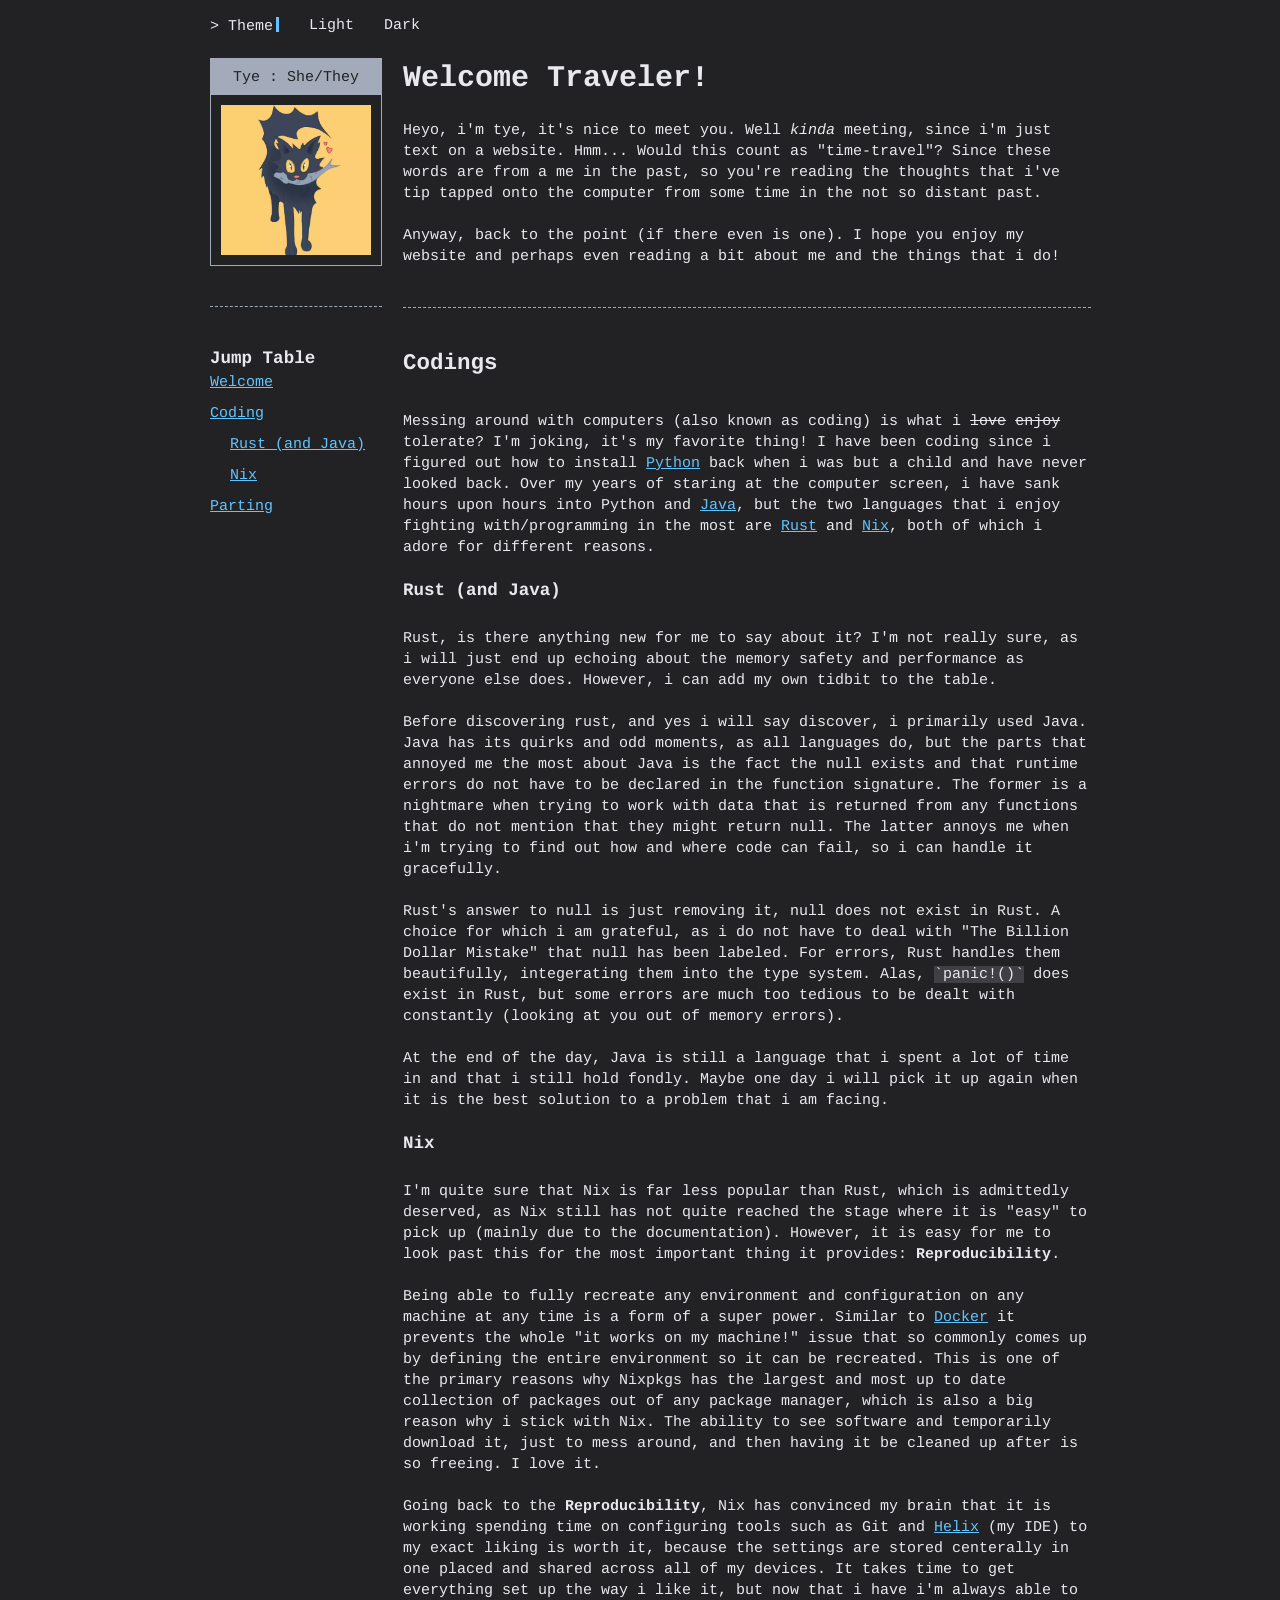
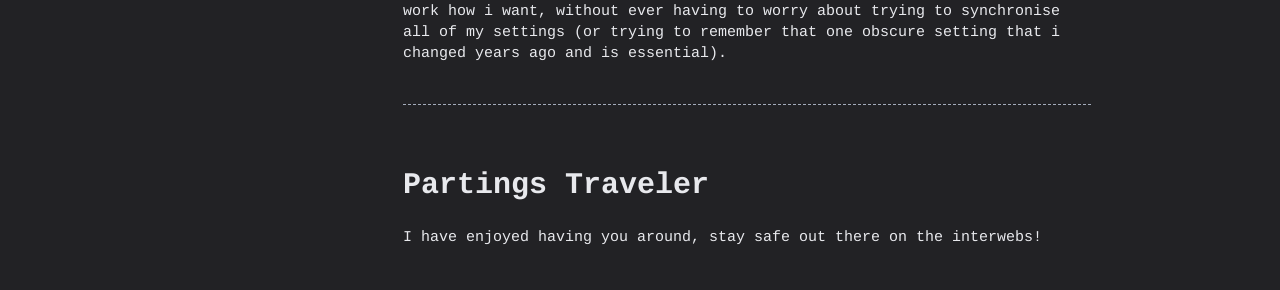
==== commit f8fd6d35: "Theme buttons now change cusor when hovered" ====
--- a/src/index.html
+++ b/src/index.html
@@ -10,8 +10,8 @@
   <body>
     <div class="topbar container">
       <p class="terminal-prompt" style="padding-left: 0em;">Theme</p>
-      <p onclick="set_light()">Light</p>
-      <p onclick="set_dark()">Dark</p>
+      <p class="theme_option" onclick="set_light()">Light</p>
+      <p class="theme_option" onclick="set_dark()">Dark</p>
     </div>
     <div class="container">
       <div class="components components-grid">
--- a/src/style.css
+++ b/src/style.css
@@ -48,6 +48,24 @@
   display: block;
 }
 
+/* Allows links to be identified without color */
+
 a {
   text-decoration: underline
+}
+
+/* Styles nav bar */
+
+li:has(a) {
+  margin-bottom: var(--global-space)
+}
+
+li ul {
+  margin-top: var(--global-space)
+}
+
+/* So the theme buttons feel like buttons */
+
+.theme_option {
+  cursor: pointer;
 }
